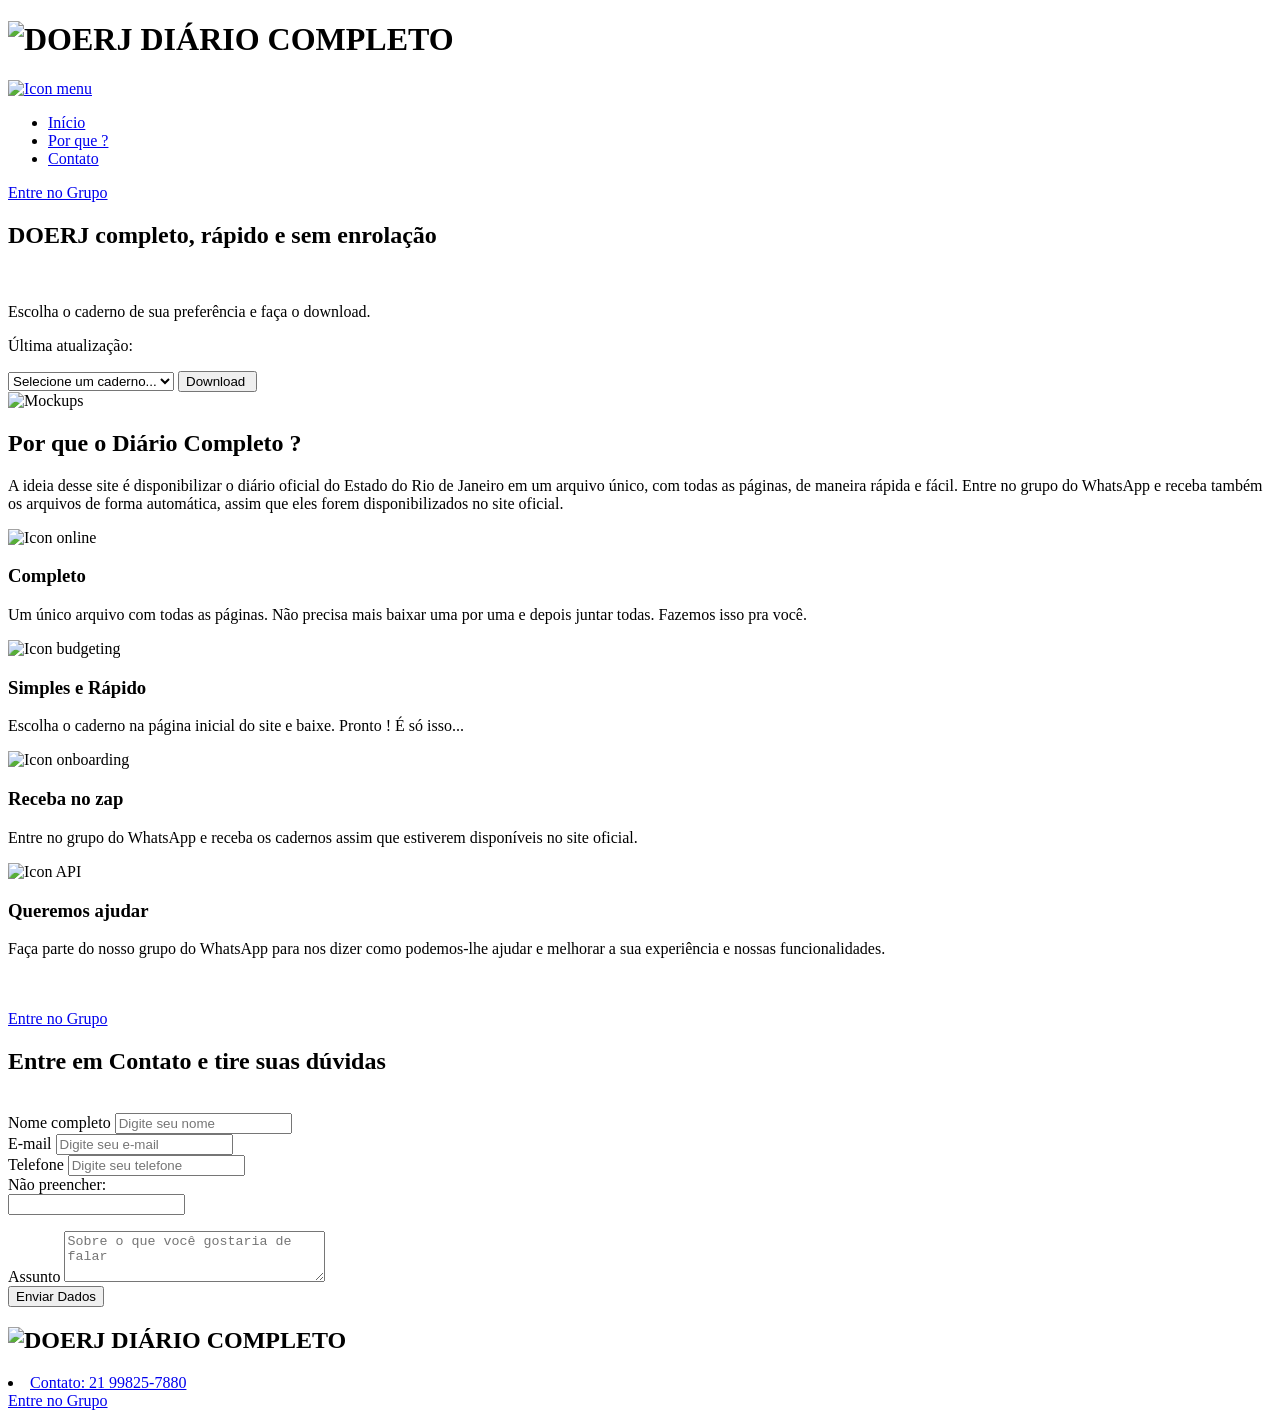
==== index.html @ bed2d7ae "Add files via upload" ====
<!DOCTYPE html>
<html lang="pt-br">

<head>
  <title>Diário Completo</title>
  <meta charset="UTF-8">
  <meta http-equiv="X-UA-Compatible" content="IE=edge">
  <meta name="viewport" content="width=device-width, initial-scale=1.0">
  <meta name="Diário Completo" content="DOERJ completo e com todas as páginas" />
  <meta name="description" content="Diário Oficial do Estado do Rio de Janeiro em um arquivo único, com todas as páginas, de maneira rápida e fácil."/>
  <meta name="keywords" content="DOERJ, Diário Oficial do Estado do Rio de Janeiro, diário oficial rio de janeiro, diário oficial do estado do rio de janeiro, como consultar publicação no diário oficial do rio de janeiro, como consultar diário oficial antigo do rio de janeiro, como fazer busca no diário oficial do rio de janeiro, diario oficial do rio de janeiro, diário oficial rj, diário oficial, publicação diario oficial, ioerj diário oficial"/>
  <meta name="author" content="Diário Completo" />
  <meta name="URL" content="https://www.diariocompleto.com.br/"/>
  <meta http-equiv="content-language" content="pt-br" />
  <meta name="robots" content="index, follow"/>

  <link rel="stylesheet" href="./css/global.css">
  <link rel="stylesheet" href="./css/components/title.css">
  <link rel="stylesheet" href="./css/components/description.css">
  <link rel="stylesheet" href="./css/components/button.css">
  <link rel="stylesheet" href="./css/components/header.css">
  <link rel="stylesheet" href="./css/components/banner.css">
  <link rel="stylesheet" href="./css/components/about.css">
  <link rel="stylesheet" href="./css/components/articles.css">
  <link rel="stylesheet" href="./css/components/footer.css">
  <link rel="stylesheet" href="./css/animation.css">
  <link rel="stylesheet" href="./css/responsiveness.css">
  <link rel="stylesheet" href="./css/components/form.css">
</head>

<body>
  <header class="header">
    <div class="container">
      <h1>
        <img class="coracao" src="./assets/images/coracao.png" alt="DOERJ">  DIÁRIO COMPLETO
      </h1>

      <nav>
        <a class="header__menu-mobile" href="#">
          <img class="header__icon" src="./assets/images/icon-hamburger.svg" alt="Icon menu">
        </a>

        <ul data-js="header-items" class="header__items">
          <li class="header__item">
            <a class="header__link" href="#">Início</a>
          </li>
          <li class="header__item">
            <a class="header__link" href="#about">Por que ?</a>
          </li>
          <li class="header__item">
            <a class="header__link" href="#Contato">Contato</a>
          </li>          
        </ul>
      </nav>

      <a class="button" href="https://t.me/+aCE9aABLC4hmYzA5" target="_blank">Entre no Grupo</a>
    </div>
  </header>

  <section class="banner">
    <div class="container">
      <div class="banner__cta">
       <h2 class="title title--big">DOERJ completo, rápido e sem enrolação</h2>
        <br>
        <p class="description">Escolha o caderno de sua preferência e faça o download.</p>
        <p class="description">Última atualização: <b><span id="day"></span></p></b>
       
        <div class="select">
          <select name="select" id="select" style="margin-top: 0" onchange="selectFile(this)">
            <option selected disabled>Selecione um caderno...</option>
            <option value="Executivo">Executivo</option>
            <option value="Tribunal de Contas">Tribunal de Contas</option>
            <option value="Legislativo">Legislativo</option>
            <option value="Municipalidades">Municipalidades</option>
            <option value="Publicação a Pedidos">Publicação a Pedidos</option>
          </select>
          <input type="submit" class="button" value="Download " onclick="download()">
        </div>

       

      </div>

      <div class="banner__imagem">
        <img class="banner__img" src="./assets/images/main_dog.svg" alt="Mockups">
      </div>
    </div>
  </section>

  <section class="about">
    <div class="container">
      <div class="about__heading" id="about">
        <h2 class="title title--normal">Por que o Diário Completo ?</h2>
        <p class="description">A ideia desse site é disponibilizar o diário oficial do Estado do Rio de Janeiro em um arquivo único, com todas as páginas, de maneira rápida e fácil. Entre no grupo do WhatsApp e receba também os arquivos de forma automática, assim que eles forem disponibilizados no site oficial.</p>
      </div>

      <div class="about__content grid">
        <article class="articles__article--bg">
          <img class="about__img" src="./assets/images/completo.png" alt="Icon online">
          <h3 class="about__article-title title title--small">Completo</h3>
          <p class="description">Um único arquivo com todas as páginas. Não precisa mais baixar uma por uma e depois juntar todas.
            Fazemos isso pra você.</p>
        </article>

        <article>
          <img class="about__img" src="./assets/images/rapido.png" alt="Icon budgeting">
          <h3 class="about__article-title title title--small">Simples e Rápido</h3>
          <p class="description">Escolha o caderno na página inicial do site e baixe. Pronto ! É só isso...</p>
        </article>

        <article>
          <img class="about__img" src="./assets/images/zap.png" alt="Icon onboarding">
          <h3 class="about__article-title title title--small">Receba no zap</h3>
          <p class="description">Entre no grupo do WhatsApp e receba os cadernos assim que estiverem disponíveis no site oficial.</p>
        </article>

        <article>
          <img class="about__img" src="./assets/images/ajuda.png" alt="Icon API">
          <h3 class="about__article-title title title--small">Queremos ajudar</h3>
          <p class="description">Faça parte do nosso grupo do WhatsApp para nos dizer como podemos-lhe ajudar e melhorar a sua 
            experiência e nossas funcionalidades.</p>
        </article>

      </div>
      <br>
      <br>
      
      <a class="button" href="https://t.me/+aCE9aABLC4hmYzA5" target="_blank">Entre no Grupo</a>
    
    </div>
  </section>

  
  
   
    <div class="container-form">

      <h2 class="title-form">Entre em Contato e tire suas dúvidas</h2><br>

      <div class="form_box">
        <form class="form" action="enviarDados.php" method="post">
      
          <div class="input-box">
              <label>Nome completo</label>
              <input type="text" name="nome" placeholder="Digite seu nome" required="" >
          </div>
          
          <div class="column">
          
              <div class="input-box">
                <label>E-mail</label>
                <input type="email" name="email" placeholder="Digite seu e-mail" required="" >
              </div>
          
              <div class="input-box">
                <label>Telefone</label>
                <input type="text" name="telefone" placeholder="Digite seu telefone" required="">
              </div>
          
          </div>
          
          
            
            <label class="naoexibir">
                <span>Não preencher:</span><br>
                <input type="text" name="url" value=""></p>
            </label> 
            
            <div class="input-box">
              <label>Assunto</label> 
              <textarea name="mensagem" cols="30" rows="3" placeholder="Sobre o que você gostaria de falar" required></textarea>
            </div>
          
          <button>Enviar Dados</button>
      
        </form>
        
      </div>

    </div>
   
  <footer class="footer">
    
     <nav class="footer__nav container">
      
      <div class="column" id="Contato">
          <h2>
            <img class="coracao" src="./assets/images/coracao.png" alt="DOERJ">  DIÁRIO COMPLETO
          </h2>
      </div>

      <div class="column">
        <li><a class="footer__link" href="https://wa.me//5521998257880?text=Quero%20entrar%20no%20grupo" target="_blank">Contato: 21 99825-7880</a></li>
      </div>

      <div class="column">
        <a class="button" href="https://t.me/+aCE9aABLC4hmYzA5" target="_blank">Entre no Grupo</a>
      </div>
    </nav>

  </footer>  


    
  <script src="js/jquery.js"></script>
  <script src="js/script.js"></script>
  <script src="./js/app.js"></script>
</body>

</html>
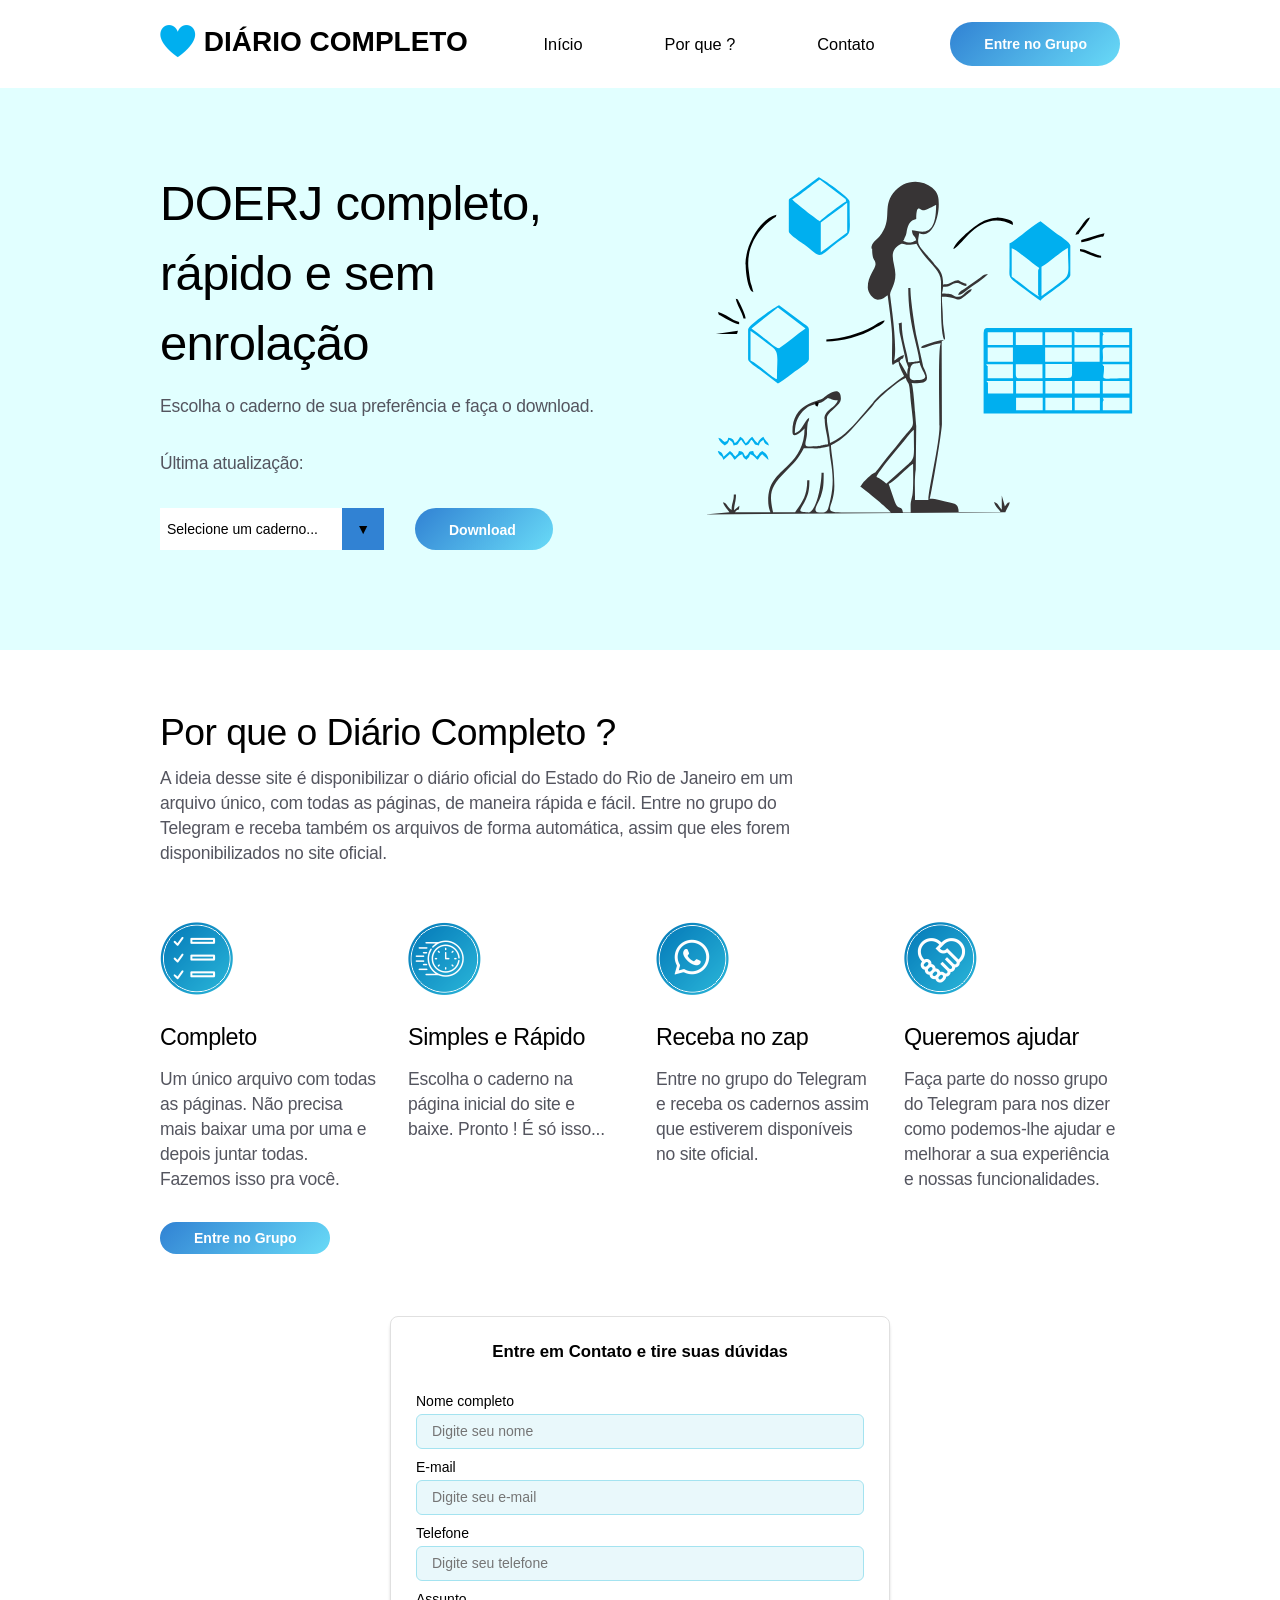
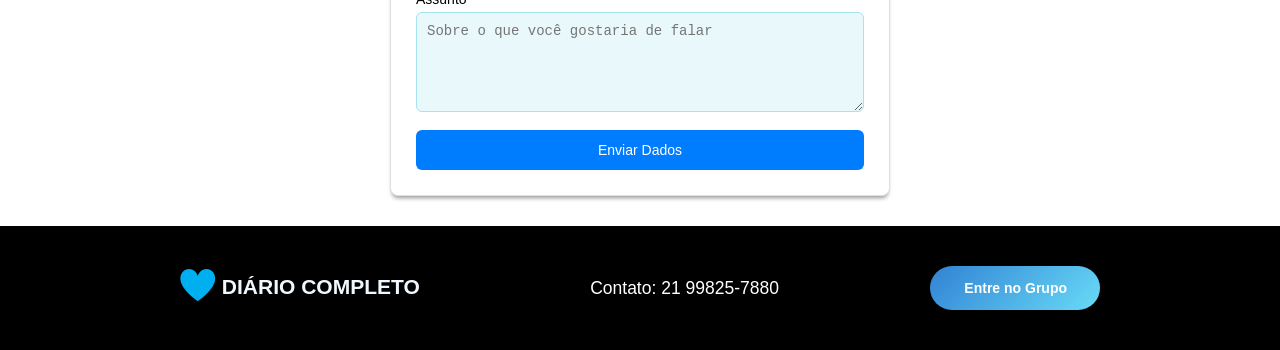
==== commit ab8864e3: "index.html" ====
--- a/index.html
+++ b/index.html
@@ -91,7 +91,7 @@
     <div class="container">
       <div class="about__heading" id="about">
         <h2 class="title title--normal">Por que o Diário Completo ?</h2>
-        <p class="description">A ideia desse site é disponibilizar o diário oficial do Estado do Rio de Janeiro em um arquivo único, com todas as páginas, de maneira rápida e fácil. Entre no grupo do WhatsApp e receba também os arquivos de forma automática, assim que eles forem disponibilizados no site oficial.</p>
+        <p class="description">A ideia desse site é disponibilizar o diário oficial do Estado do Rio de Janeiro em um arquivo único, com todas as páginas, de maneira rápida e fácil. Entre no grupo do Telegram e receba também os arquivos de forma automática, assim que eles forem disponibilizados no site oficial.</p>
       </div>
 
       <div class="about__content grid">
@@ -111,13 +111,13 @@
         <article>
           <img class="about__img" src="./assets/images/zap.png" alt="Icon onboarding">
           <h3 class="about__article-title title title--small">Receba no zap</h3>
-          <p class="description">Entre no grupo do WhatsApp e receba os cadernos assim que estiverem disponíveis no site oficial.</p>
+          <p class="description">Entre no grupo do Telegram e receba os cadernos assim que estiverem disponíveis no site oficial.</p>
         </article>
 
         <article>
           <img class="about__img" src="./assets/images/ajuda.png" alt="Icon API">
           <h3 class="about__article-title title title--small">Queremos ajudar</h3>
-          <p class="description">Faça parte do nosso grupo do WhatsApp para nos dizer como podemos-lhe ajudar e melhorar a sua 
+          <p class="description">Faça parte do nosso grupo do Telegram para nos dizer como podemos-lhe ajudar e melhorar a sua 
             experiência e nossas funcionalidades.</p>
         </article>
 
--- a/css/global.css
+++ b/css/global.css
@@ -0,0 +1,104 @@
+@import url('https://fonts.googleapis.com/css2?family=Roboto:wght@900&display=swap');
+
+* {
+  margin: 0;
+  padding: 0;
+  box-sizing: border-box;
+}
+
+h2 {
+  color: aliceblue;
+}
+
+ul {
+  list-style: none;
+}
+
+a {
+  text-decoration: none;
+}
+
+:root {
+  font-size: 14px;
+  --dark-blue: hsl(0, 0%, 0%);
+  --lime-green: hsl(210, 65%, 51%);
+  --bright-cyan: hsl(192, 90%, 69%);
+  --blue: hsl(235, 6%, 35%);
+  --light-blue: hsl(220, 16%, 96%);
+  --light-gray: hsl(0, 0%, 98%);
+  --white: hsl(0, 0%, 100%);
+}
+
+html, 
+body {
+  min-height: 100vh;
+}
+
+body {
+  font-family: 'Public Sans', sans-serif;
+}
+
+.container {
+  width: 75%;
+  max-width: 1110px;
+  margin: 0 auto;
+}
+
+.grid {
+  display: grid;
+  gap: 32px;
+}
+
+.column {
+  display: flex;
+  flex-direction: column;
+}
+
+select {
+  margin-top: 20px;
+  margin-right:90px;
+  text-align: center;
+  -webkit-appearance:none;
+  -moz-appearance:none;
+  -ms-appearance:none;
+  appearance:none;
+  outline:0;
+  box-shadow:none;
+  border:0!important;
+  background: #ffffff;
+  background-image: none;
+  flex: 1;
+  padding: 0 .5em;
+  color:#000000;
+  cursor:pointer;
+  font-size: 1em;
+}
+select::-ms-expand {
+  display: none;
+}
+.select {
+  min-width: 200px;;
+  position:relative;
+  display:flex;
+  width: 16em;
+  height: 3em;
+  line-height: 3;
+  background: #ffffff;
+  border-radius: .25em;
+}
+.select::after {
+  content: '\25BC';
+  position: absolute;
+  top: 0;
+  right: 0;
+  padding: 0 1em;
+  background: hsl(210, 65%, 51%);
+  cursor:pointer;
+  pointer-events:none;
+  transition:.25s all ease;
+}
+.select:hover::after {
+  color: #ffffff;
+}
+
+/*https://www.youtube.com/watch?v=R-1Hh--SrX0 */
--- a/css/components/title.css
+++ b/css/components/title.css
@@ -0,0 +1,26 @@
+.title {
+  font-weight: 300;
+  color: var(--dark-blue);
+}
+
+.title--big {
+  font-size: 3.5rem;
+  line-height: 47px;
+  letter-spacing: -0.71px;
+}
+
+.title--normal {
+  font-size: 2.667rem;
+  line-height: 37.6px;
+  letter-spacing: -0.57px;
+}
+
+.title--small {
+  font-size: 1.667rem;
+  line-height: 28px;
+  letter-spacing: -0.36px;
+}
+
+.title--very-small {
+  font-size: 1.333rem;
+}
--- a/css/components/description.css
+++ b/css/components/description.css
@@ -0,0 +1,13 @@
+.description {
+  font-weight: 400;
+  font-size: 1.25rem;
+  line-height: 25px;
+  letter-spacing: -0.23px;
+  color: var(--blue);
+}
+
+.description--small {
+  font-size: 1.083rem;
+  line-height: 18px;
+  letter-spacing: -0.2px;
+}
--- a/css/components/button.css
+++ b/css/components/button.css
@@ -0,0 +1,16 @@
+.button {
+  border: none;
+  background-image: linear-gradient(135deg, var(--lime-green), var(--bright-cyan));
+  font-weight: 700;
+  font-size: 14px;
+  line-height: 28px;
+  color: var(--white);
+  padding: 8px 33px 8px 34px;
+  border-radius: 22px;
+  cursor: pointer;
+  transition: opacity 500ms;
+}
+
+.button:hover {
+  opacity: 0.4;
+}
--- a/css/components/header.css
+++ b/css/components/header.css
@@ -0,0 +1,52 @@
+.header {
+  padding: 22px 0;
+  position: relative;
+  z-index: 1;
+  background-color: var(--white);
+}
+
+.header .container {
+  display: flex;
+  justify-content: space-between;
+  align-items: center;
+}
+
+
+.header__items,
+.header .button {
+  display: none;
+}
+
+.header__items--active {
+  padding: 50px 5px;
+  display: flex;
+  flex-direction: column;
+  position: absolute;
+  top: 100px;
+  left: 50%;
+  transform: translateX(80%);  
+  border-radius: 4px;
+  background-color: var(--white);
+  animation-name: appear;
+  animation-duration: .5s;
+}
+
+.header__items--active .header__item {
+  margin-bottom: 24px;
+  text-align: center;
+}
+
+.header__items--active .header__item:last-child {
+  margin-bottom: 0;
+}
+
+.header__link {
+  font-weight: 400;
+  font-size: 1.5rem;
+  color: var(--dark-blue)
+}
+
+.coracao{
+  vertical-align: middle;
+  padding-bottom: 5px;
+  }
--- a/css/components/banner.css
+++ b/css/components/banner.css
@@ -0,0 +1,39 @@
+/* Banner */
+.banner {
+  padding-bottom: 100px;
+  background-color: rgb(225, 255, 255);
+  background-repeat: no-repeat;
+  background-size: 100%;
+  background-position: right -15vh;
+  padding-top: 60px;
+}
+
+.banner .container {
+  display: flex;
+  flex-direction: column-reverse;
+  align-items: center;
+}
+
+.banner__cta {
+  max-width: 50%;
+  padding-top: 20px;
+  }
+
+.banner__cta .title {
+  text-align: left;
+  line-height: 70px;
+}
+
+.banner__cta .description {
+  margin-bottom: 32px;
+  text-align: left;
+}
+
+.banner__imagem {
+  max-width: 50%;
+}
+
+.banner__img {
+  max-width: 90%;
+  align-self: right  ;
+}
--- a/css/components/about.css
+++ b/css/components/about.css
@@ -0,0 +1,21 @@
+.about {
+  padding: 64px 0;
+  text-align: center;
+}
+
+.about__heading {
+  max-width: 635px;
+  margin-bottom: 56px;
+}
+
+.about__heading .title {
+  margin-bottom: 14px;
+}
+
+.about__img {
+  margin-bottom: 25px;
+}
+
+.about__article-title {
+  margin-bottom: 16px;
+}
--- a/css/components/articles.css
+++ b/css/components/articles.css
@@ -0,0 +1,35 @@
+.articles {
+  padding: 88px 0;
+  text-align: center;
+  background-color: var(--light-gray);
+}
+
+.articles__title {
+  margin-bottom: 31px;
+}
+
+.articles__article--white {
+  background-color: var(--white);
+}
+
+.articles__img {
+  width: 100%;
+  margin-bottom: 25px;
+  border-radius: 5px 5px 0 0;
+}
+
+.articles__content {
+  max-width: 265px;
+  margin: 0 auto;
+  text-align: left;
+  padding: 0 31px 24px;
+}
+
+.articles__author {
+  font-size: 0.833rem;
+  margin-bottom: 8px;
+}
+
+.articles__subtitle {
+  margin-bottom: 8px;
+}
--- a/css/components/footer.css
+++ b/css/components/footer.css
@@ -0,0 +1,42 @@
+.footer {
+  background-color: var(--dark-blue);
+}
+
+.footer__nav {
+  height: 230px;
+  padding: 20px;
+  display: flex;
+  flex-direction: column;
+  justify-content: space-between;
+  align-items: center;
+}
+
+.footer__logo {
+  display: inline-block;
+  margin-bottom: 32px;
+}
+
+.footer__networks {
+  display: flex;
+  justify-content: space-between;
+}
+
+.footer__links {
+  text-align: center;
+}
+
+.footer__link {
+  font-weight: 400;
+  font-size: 1.25rem;
+  line-height: 26px;
+  color: var(--white);
+  display: inline-block;
+  }
+
+.footer__link:hover {
+  color: var(--lime-green);
+}
+
+.footer__nav .column:nth-child(3) {
+  text-align: center;
+}
--- a/css/animation.css
+++ b/css/animation.css
@@ -0,0 +1,21 @@
+@keyframes appear {
+  from {
+    top: 50px;
+    opacity: 0;
+  } to {
+    top: 88px;
+    opacity: 1;
+  }
+}
+
+@keyframes underline {
+  0% {
+    width: 0;
+    opacity: 0;
+  } 
+  
+  100% {
+    width: 100%;
+    opacity: 1;
+  }
+}
--- a/css/responsiveness.css
+++ b/css/responsiveness.css
@@ -0,0 +1,100 @@
+@media (min-width: 768px) {
+  .grid {
+    grid-template-columns: 1fr 1fr;
+  }
+}
+
+@media (min-width: 1024px) {
+  .header__menu-mobile {
+    display: none;
+  }
+
+  .header__items {
+    min-width: 331px;
+    display: flex;
+    justify-content: space-between;
+  }
+
+  .header__item {
+    position: relative;
+  }
+
+  .header__link:hover::before {
+    content: '';
+    display: block;
+    width: 100%;
+    height: 4px;
+    background-image: linear-gradient(135deg, var(--lime-green), var(--bright-cyan));
+    position: absolute;
+    bottom: -36px;
+    left: 50%;
+    transform: translateX(-50%);
+    animation-name: underline;
+    animation-duration: .5s;
+  }
+
+  .header__link {
+    font-size: 1.167rem;
+  }
+
+  .header .button {
+    display: block;
+  }
+
+  .banner {
+    overflow-x: hidden;
+    background-position: 44vw 0vh;
+  }
+
+  .banner .container {
+    flex-direction: row;
+  }
+
+  .banner__cta {
+    text-align: left;
+    margin-top: 0;
+  }
+
+  .banner__img {
+    position: relative;
+    right: -5vw;
+  }
+
+  .about {
+    text-align: left;
+  }
+
+
+  .grid {
+    grid-template-columns: repeat(4, 1fr);
+  }
+
+  .footer {
+    min-height: auto;
+    padding: 20px 0 20px;
+  }
+
+  .footer__nav {
+    height: inherit;
+    flex-direction: row;
+  }
+
+  .footer__nav .column:nth-child(2) {
+    width: 350px;
+    flex-direction: row;
+    justify-content:center;
+  }
+
+  .footer__links {
+    text-align: left;
+  }
+
+  .footer__nav .column:nth-child(3) {
+    align-items: flex-end;
+  }
+
+  .footer__copyright {
+    margin-top: 24px;
+    display: block;
+  }
+}
--- a/css/components/form.css
+++ b/css/components/form.css
@@ -0,0 +1,123 @@
+.container-form {
+    position: relative;
+    max-width: 500px;
+    width: 100%;
+    margin: auto;
+    margin-bottom: 30px;
+    background: #ffffff;
+    padding: 25px;
+    border-radius: 8px;
+    border: 1px solid #e0e0e0;
+    box-shadow: 0 4px 4px -2px #989898;
+    -moz-box-shadow: 0 4px 4px -2px #989898;
+    -webkit-box-shadow: 0 4px 4px -2px #989898;
+  }
+
+  .container-form .title-form {
+    font-size: 1.2em;
+    color: #000;
+    font-weight: 600;
+    text-align: center;
+  }
+  .container-form .form {
+    margin-top: 15px;
+  }
+  .form .input-box {
+    width: 100%;
+    margin-top: 10px;
+  }
+  .input-box label {
+    color: #000;
+  }
+  .form :where(.input-box input, .select-box) {
+    
+    position: relative;
+    height: 35px;
+    width: 100%;
+    outline: none;
+    font-size: 1rem;
+    color: #333;
+    margin-top: 5px;
+    border: 1px solid #A4E3F0;
+    border-radius: 6px;
+    padding: 0 15px;
+    background: #E9F8FB;
+  }
+  .input-box input:focus {
+    box-shadow: 0 1px 0 rgba(0, 0, 0, 0.1);
+  }
+  .form :where(.input-box textarea) {
+    
+    position: relative;
+    height: 100px;
+    width: 100%;
+    outline: none;
+    font-size: 1rem;
+    color: #333;
+    margin-top: 5px;
+    border: 1px solid #A4E3F0;
+    border-radius: 6px;
+    padding: 10px;
+    background: #E9F8FB;
+  }
+  .input-box textarea:focus {
+    box-shadow: 0 1px 0 rgba(0, 0, 0, 0.1);
+  }
+  .form .column {
+    display: flex;
+    column-gap: 15px;
+  }
+  .form .gender-box {
+    margin-top: 10px;
+  }
+  .form :where(.gender-option, .gender) {
+    display: flex;
+    align-items: center;
+    column-gap: 50px;
+    flex-wrap: wrap;
+  }
+  .form .gender {
+    column-gap: 5px;
+  }
+  .gender input {
+    accent-color: #007CFF;
+    float: left;
+    width: 15px;
+    height: 15px;
+  }
+  .form :where(.gender input,.gender textarea, .gender label) {
+    cursor: pointer;
+  }
+  .gender label {
+    color: #000;
+  }
+  .address :where(input, .select-box) {
+    margin-top: 10px;
+  }
+  .select-box select {
+    height: 100%;
+    width: 100%;
+    outline: none;
+    border: none;
+    color: #808080;
+    font-size: 1em;
+    background: #e9f8fb;
+  }
+  .form button {
+    height: 40px;
+    width: 100%;
+    color: #ffffff;
+    font-size: 1rem;
+    font-weight: 400;
+    margin-top: 15px;
+    border: none;
+    border-radius: 6px;
+    cursor: pointer;
+    transition: all 0.2s ease;
+    background: #007cff;
+  }
+  .form button:hover {
+    background: #28D1F2;
+  }
+  /*Anti-span*/
+  .naoexibir { display:none; }
